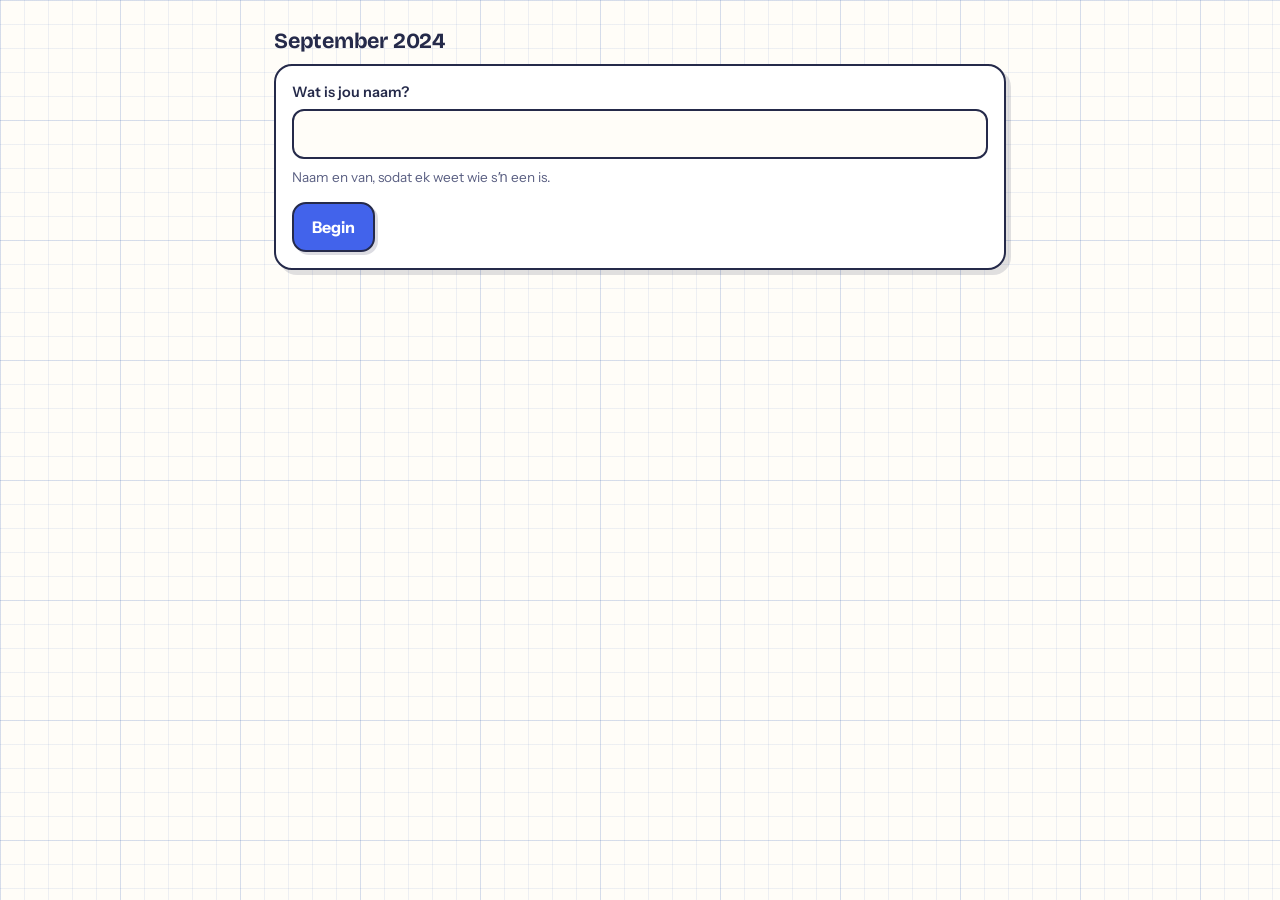
==== index.html @ 764a11f3 "Sept 2024 check-in: learners flag what they struggled with Every sub-question of the September 2024 " ====
<!doctype html>
<html lang="af">
<head>
<meta charset="utf-8">
<meta name="viewport" content="width=device-width, initial-scale=1, viewport-fit=cover">
<title>September 2024 — inskrywing</title>
<meta name="theme-color" content="#fffdf8">
<link rel="stylesheet" href="css/styles.css">
</head>
<body>

<div class="wrap">

  <!-- ---------------------------------------------------------- name gate -->
  <section id="gate">
    <div class="top"><h1 id="gateHead">September 2024</h1></div>
    <div class="card">
      <form id="gateForm">
        <label class="fld" for="nameInput" id="gateTitle">Wat is jou naam?</label>
        <input type="text" id="nameInput" autocomplete="name" autocapitalize="words"
               maxlength="60" required>
        <p class="small muted" style="margin:8px 0 14px" id="gateHint">
          Naam en van, sodat ek weet wie s&#325; een is.
        </p>
        <button class="btn" type="submit" id="gateBtn">Begin</button>
      </form>
    </div>
  </section>

  <!-- ------------------------------------------------------------- main -->
  <main id="main" class="hide">
    <div class="top">
      <h1 id="h1">September 2024</h1>
      <button class="chip" id="langbtn" type="button">English</button>
      <p class="sub" id="hsub"></p>
    </div>

    <div class="card" style="padding:12px 14px">
      <div class="small muted" style="display:flex; justify-content:space-between; gap:10px">
        <span id="whoami"></span>
        <button class="chip" id="notyou" type="button" style="padding:2px 10px; font-size:.76rem">Nie jy nie?</button>
      </div>
      <div class="bar" id="bar" style="margin-top:10px"></div>
      <div class="progline">
        <span id="progtext"></span>
        <span id="progdone" style="font-weight:700; color:var(--s3)"></span>
      </div>
    </div>

    <div class="tabs" id="tabs" role="tablist">
      <button type="button" data-i="0" role="tab" aria-selected="true">Vraestel 1</button>
      <button type="button" data-i="1" role="tab" aria-selected="false">Vraestel 2</button>
    </div>

    <div id="questions"></div>

    <div class="card">
      <label class="fld" for="note" id="noteLabel">Enigiets anders wat jou verwar het?</label>
      <textarea id="note" maxlength="1000"></textarea>
      <p class="small muted" style="margin-top:6px" id="noteHint">Opsioneel.</p>
    </div>
  </main>
</div>

<div class="sync gone" id="sync"></div>

<script src="js/config.js"></script>
<script src="js/questions.js"></script>
<script src="js/app.js"></script>
</body>
</html>
---- css/styles.css ----
/* Sept 2024 check-in — house style borrowed from Circle Quest */
@import url("https://fonts.googleapis.com/css2?family=Bricolage+Grotesque:opsz,wght@12..96,600;12..96,800&family=Instrument+Sans:wght@400;500;600;700&display=swap");

:root{
  --ink:#252a4a; --ink-soft:#5a5f82;
  --papier:#fffdf8; --kaart:#ffffff;
  --grid:rgba(86,120,190,.10); --grid2:rgba(86,120,190,.16);
  --s1:#e64980; --s2:#f76707; --s3:#0ea271; --s4:#4263eb; --s5:#9c36b5;
  --accent:#4263eb;
  --radius:18px;
  --shadow:5px 5px 0 rgba(37,42,74,.14);
  --shadow-sm:3px 3px 0 rgba(37,42,74,.16);
}
*{box-sizing:border-box; margin:0; padding:0;}
html{scroll-behavior:smooth;}
@media (prefers-reduced-motion: reduce){ *{transition:none!important; animation:none!important;} }

body{
  font-family:"Instrument Sans",system-ui,-apple-system,"Segoe UI",sans-serif;
  color:var(--ink); background-color:var(--papier);
  background-image:
    linear-gradient(var(--grid2) 1px, transparent 1px),
    linear-gradient(90deg, var(--grid2) 1px, transparent 1px),
    linear-gradient(var(--grid) 1px, transparent 1px),
    linear-gradient(90deg, var(--grid) 1px, transparent 1px);
  background-size:120px 120px,120px 120px,24px 24px,24px 24px;
  line-height:1.5; -webkit-text-size-adjust:100%;
  padding-bottom:64px;
}
h1,h2,h3{font-family:"Bricolage Grotesque","Instrument Sans",sans-serif; line-height:1.1; letter-spacing:-.01em;}
.wrap{max-width:760px; margin:0 auto; padding:16px 14px 0;}
.muted{color:var(--ink-soft);}
.small{font-size:.85rem;}
.center{text-align:center;}
.hide{display:none !important;}

/* ---------------------------------------------------------------- header */
.top{
  display:flex; align-items:center; gap:10px; flex-wrap:wrap;
  padding:14px 0 10px;
}
.top h1{font-size:1.35rem; flex:1 1 auto;}
.top .sub{width:100%; font-size:.86rem; color:var(--ink-soft); margin-top:-4px;}

.chip{
  border:2px solid var(--ink); background:var(--kaart); color:var(--ink);
  border-radius:999px; padding:5px 12px; font:inherit; font-size:.82rem; font-weight:700;
  cursor:pointer; box-shadow:var(--shadow-sm);
}
.chip:active{transform:translate(2px,2px); box-shadow:1px 1px 0 rgba(37,42,74,.16);}
.chip[aria-pressed="true"]{background:var(--ink); color:#fff;}

/* ------------------------------------------------------------------ card */
.card{
  background:var(--kaart); border:2px solid var(--ink); border-radius:var(--radius);
  box-shadow:var(--shadow); padding:16px; margin:0 0 16px;
}
.card h2{font-size:1.05rem; margin-bottom:4px;}

label.fld{display:block; font-weight:600; font-size:.9rem; margin-bottom:6px;}
input[type=text], input[type=password], textarea{
  width:100%; font:inherit; color:var(--ink);
  border:2px solid var(--ink); border-radius:12px; padding:11px 13px;
  background:var(--papier);
}
input:focus, textarea:focus{outline:3px solid rgba(66,99,235,.35); outline-offset:1px;}
textarea{min-height:90px; resize:vertical;}

.btn{
  display:inline-block; font:inherit; font-weight:700; cursor:pointer;
  border:2px solid var(--ink); border-radius:14px; padding:11px 18px;
  background:var(--accent); color:#fff; box-shadow:var(--shadow-sm);
}
.btn:active{transform:translate(2px,2px); box-shadow:1px 1px 0 rgba(37,42,74,.16);}
.btn.ghost{background:var(--kaart); color:var(--ink);}
.btn:disabled{opacity:.5; cursor:default; transform:none;}

/* ------------------------------------------------------------------ tabs */
.tabs{display:flex; gap:8px; margin:0 0 14px;}
.tabs button{
  flex:1; font:inherit; font-weight:700; font-size:.95rem; cursor:pointer;
  border:2px solid var(--ink); border-radius:14px; padding:11px 8px;
  background:var(--kaart); color:var(--ink); box-shadow:var(--shadow-sm);
}
.tabs button[aria-selected="true"]{background:var(--s5); color:#fff;}

/* -------------------------------------------------------------- progress */
.bar{
  height:12px; border:2px solid var(--ink); border-radius:999px;
  background:var(--papier); overflow:hidden; display:flex;
}
.bar i{display:block; height:100%;}
.bar .g{background:var(--s3);} .bar .y{background:var(--s2);} .bar .r{background:var(--s1);}
.progline{display:flex; justify-content:space-between; font-size:.82rem; margin:8px 2px 0; color:var(--ink-soft);}

/* ------------------------------------------------------------- questions */
.qgroup{margin:0 0 14px;}
.qgroup > h3{
  font-size:.98rem; padding:9px 12px; border:2px solid var(--ink);
  border-radius:14px 14px 0 0; background:var(--ink); color:#fff;
  display:flex; justify-content:space-between; gap:10px; align-items:baseline;
}
.qgroup > h3 span{font-size:.78rem; font-weight:600; opacity:.85; white-space:nowrap;}
.qlist{border:2px solid var(--ink); border-top:0; border-radius:0 0 14px 14px; background:var(--kaart); overflow:hidden;}

.qrow{padding:10px 12px; border-top:1px solid rgba(37,42,74,.12);}
.qrow:first-child{border-top:0;}
.qrow .qtop{display:flex; gap:8px; align-items:baseline; margin-bottom:8px;}
.qrow .qn{font-weight:800; font-variant-numeric:tabular-nums; white-space:nowrap;}
.qrow .qt{flex:1 1 auto; font-size:.92rem;}
.qrow .qm{font-size:.78rem; color:var(--ink-soft); white-space:nowrap;}

.levels{display:grid; grid-template-columns:repeat(3,1fr); gap:6px;}
.levels button{
  font:inherit; font-weight:700; font-size:.86rem; cursor:pointer;
  border:2px solid var(--ink); border-radius:12px; padding:10px 4px;
  background:var(--papier); color:var(--ink); min-height:44px;
  display:flex; align-items:center; justify-content:center; gap:5px;
}
.levels button:active{transform:translate(1px,1px);}
.levels button[aria-pressed="true"][data-l="0"]{background:var(--s3); color:#fff; border-color:var(--s3);}
.levels button[aria-pressed="true"][data-l="1"]{background:var(--s2); color:#fff; border-color:var(--s2);}
.levels button[aria-pressed="true"][data-l="2"]{background:var(--s1); color:#fff; border-color:var(--s1);}

/* ------------------------------------------------------------ sync badge */
.sync{
  position:fixed; left:50%; transform:translateX(-50%); bottom:14px; z-index:20;
  border:2px solid var(--ink); border-radius:999px; padding:7px 15px;
  font-size:.83rem; font-weight:700; background:var(--kaart); box-shadow:var(--shadow-sm);
  transition:opacity .25s;
}
.sync.ok{background:var(--s3); color:#fff; border-color:var(--s3);}
.sync.busy{background:var(--s4); color:#fff; border-color:var(--s4);}
.sync.bad{background:var(--s1); color:#fff; border-color:var(--s1);}
.sync.gone{opacity:0; pointer-events:none;}

/* --------------------------------------------------------------- teacher */
table.grid{width:100%; border-collapse:collapse; font-size:.88rem;}
table.grid th, table.grid td{border-bottom:1px solid rgba(37,42,74,.14); padding:7px 8px; text-align:left;}
table.grid th{font-size:.78rem; text-transform:uppercase; letter-spacing:.06em; color:var(--ink-soft);}
table.grid td.num{text-align:right; font-variant-numeric:tabular-nums; white-space:nowrap;}
.scroll{overflow-x:auto;}

.tbar{height:22px; border:2px solid var(--ink); border-radius:8px; background:var(--papier); overflow:hidden; display:flex; min-width:120px;}
.tbar i{display:block; height:100%;}
.tbar .g{background:var(--s3);} .tbar .y{background:var(--s2);} .tbar .r{background:var(--s1);}

.heat{display:flex; align-items:center; gap:9px;}
.heat .pct{font-weight:800; font-variant-numeric:tabular-nums; min-width:44px; text-align:right;}

.topicrow{display:flex; align-items:center; gap:10px; padding:9px 0; border-bottom:1px solid rgba(37,42,74,.12);}
.topicrow .nm{flex:1 1 auto; font-weight:700;}
.topicrow .tbar{flex:0 0 44%;}

.legend{display:flex; gap:14px; flex-wrap:wrap; font-size:.82rem; margin-top:10px; color:var(--ink-soft);}
.legend b{display:inline-block; width:12px; height:12px; border-radius:4px; border:1px solid var(--ink); vertical-align:-1px; margin-right:4px;}
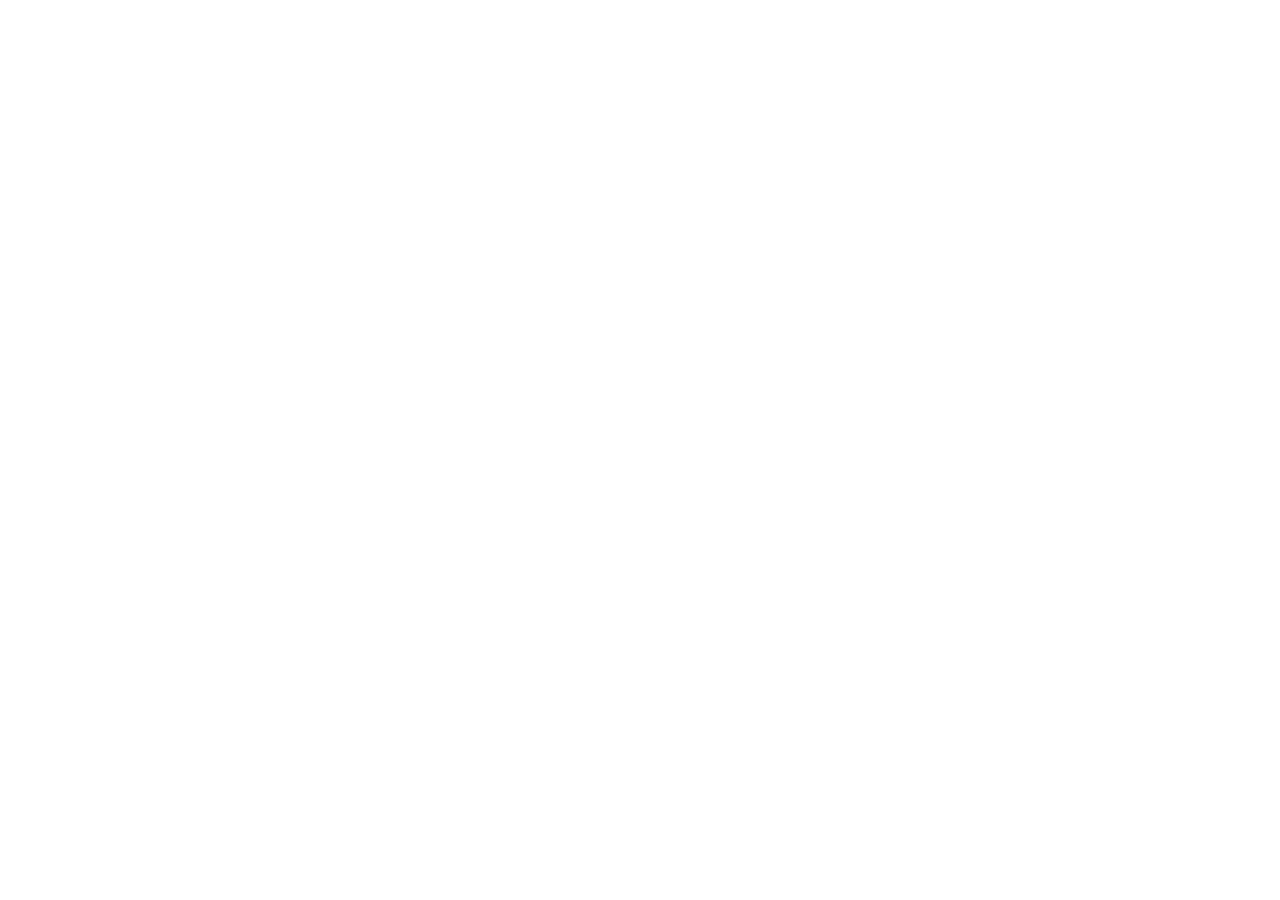
==== commit ff343184: "Superseded by sept2024-vlaggies: redirect both pages The three-level pre-ticked version is replaced " ====
--- a/index.html
+++ b/index.html
@@ -2,70 +2,28 @@
 <html lang="af">
 <head>
 <meta charset="utf-8">
-<meta name="viewport" content="width=device-width, initial-scale=1, viewport-fit=cover">
-<title>September 2024 — inskrywing</title>
-<meta name="theme-color" content="#fffdf8">
-<link rel="stylesheet" href="css/styles.css">
+<meta name="viewport" content="width=device-width, initial-scale=1">
+<title>Verskuif · Moved</title>
+<meta name="robots" content="noindex, nofollow">
+<meta http-equiv="refresh" content="0; url=https://megzieberr.github.io/sept2024-vlaggies/">
+<link rel="canonical" href="https://megzieberr.github.io/sept2024-vlaggies/">
+<style>
+  body{font-family:system-ui,-apple-system,"Segoe UI",sans-serif;background:#fffdf8;color:#252a4a;
+       display:flex;min-height:100dvh;align-items:center;justify-content:center;margin:0;padding:24px;text-align:center}
+  .card{border:2px solid #252a4a;border-radius:18px;background:#fff;padding:28px;max-width:420px;
+        box-shadow:5px 5px 0 rgba(37,42,74,.14)}
+  h1{margin:0 0 10px;font-size:1.4rem}
+  p{margin:0 0 16px;color:#5a5f82;line-height:1.5}
+  a{display:inline-block;font-weight:700;color:#fff;background:#4263eb;border:2px solid #252a4a;
+    border-radius:999px;padding:11px 20px;text-decoration:none}
+</style>
 </head>
 <body>
-
-<div class="wrap">
-
-  <!-- ---------------------------------------------------------- name gate -->
-  <section id="gate">
-    <div class="top"><h1 id="gateHead">September 2024</h1></div>
-    <div class="card">
-      <form id="gateForm">
-        <label class="fld" for="nameInput" id="gateTitle">Wat is jou naam?</label>
-        <input type="text" id="nameInput" autocomplete="name" autocapitalize="words"
-               maxlength="60" required>
-        <p class="small muted" style="margin:8px 0 14px" id="gateHint">
-          Naam en van, sodat ek weet wie s&#325; een is.
-        </p>
-        <button class="btn" type="submit" id="gateBtn">Begin</button>
-      </form>
-    </div>
-  </section>
-
-  <!-- ------------------------------------------------------------- main -->
-  <main id="main" class="hide">
-    <div class="top">
-      <h1 id="h1">September 2024</h1>
-      <button class="chip" id="langbtn" type="button">English</button>
-      <p class="sub" id="hsub"></p>
-    </div>
-
-    <div class="card" style="padding:12px 14px">
-      <div class="small muted" style="display:flex; justify-content:space-between; gap:10px">
-        <span id="whoami"></span>
-        <button class="chip" id="notyou" type="button" style="padding:2px 10px; font-size:.76rem">Nie jy nie?</button>
-      </div>
-      <div class="bar" id="bar" style="margin-top:10px"></div>
-      <div class="progline">
-        <span id="progtext"></span>
-        <span id="progdone" style="font-weight:700; color:var(--s3)"></span>
-      </div>
-    </div>
-
-    <div class="tabs" id="tabs" role="tablist">
-      <button type="button" data-i="0" role="tab" aria-selected="true">Vraestel 1</button>
-      <button type="button" data-i="1" role="tab" aria-selected="false">Vraestel 2</button>
-    </div>
-
-    <div id="questions"></div>
-
-    <div class="card">
-      <label class="fld" for="note" id="noteLabel">Enigiets anders wat jou verwar het?</label>
-      <textarea id="note" maxlength="1000"></textarea>
-      <p class="small muted" style="margin-top:6px" id="noteHint">Opsioneel.</p>
-    </div>
-  </main>
-</div>
-
-<div class="sync gone" id="sync"></div>
-
-<script src="js/config.js"></script>
-<script src="js/questions.js"></script>
-<script src="js/app.js"></script>
+  <div class="card">
+    <h1>Hierdie bladsy het geskuif</h1>
+    <p>Ons het ’n nuwe, mooier weergawe. Jy word nou daarheen gestuur.<br>
+       <span lang="en">This page has moved — you’re being sent to the new one.</span></p>
+    <a href="https://megzieberr.github.io/sept2024-vlaggies/">Gaan na die nuwe bladsy →</a>
+  </div>
 </body>
 </html>
